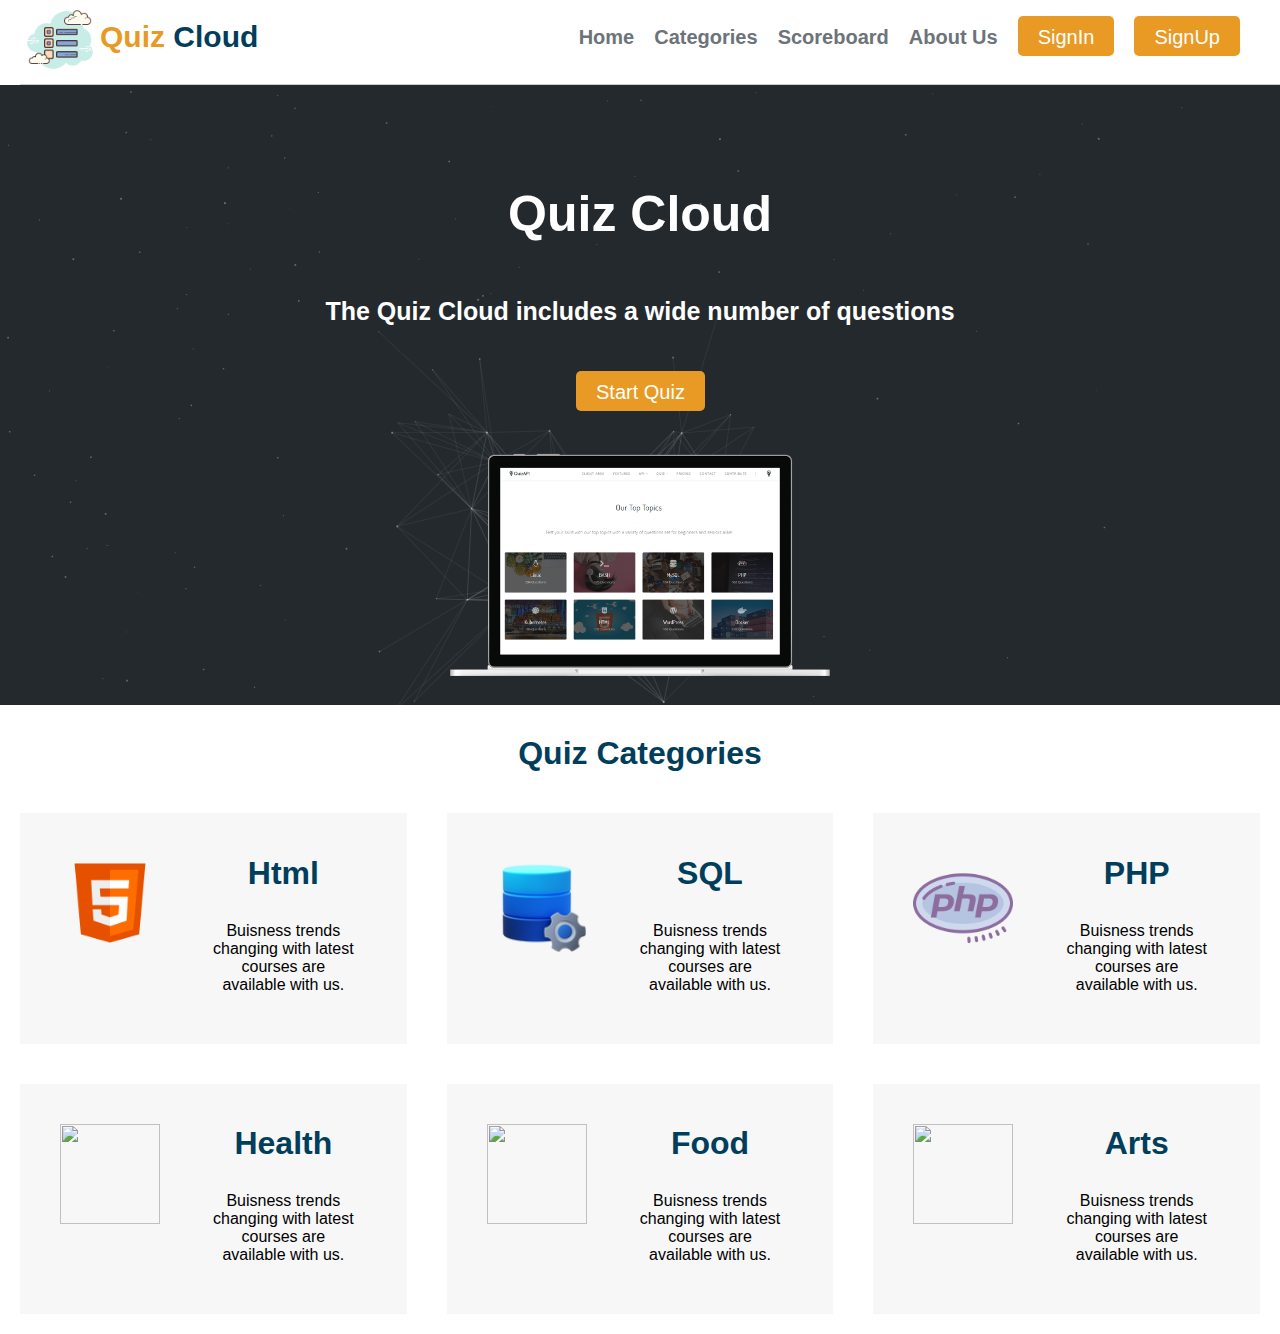
==== index.html @ bf33eba0 "images" ====
<!DOCTYPE html>
<html>
  <head>
    <title>Quiz Application</title>
    <link rel="stylesheet" href="index.css" />
    <link rel="shortcut icon" href="quiz_icon.png" type="image/x-icon" />
  </head>
  <body>
    <!-- Navbar -->
    <nav>
      <div class="navbar">
        <a href="index.html">
          <img class="logo" src="images/quiz_icon.png" alt="Logo" />
        </a>
        <div>
          <h1>Quiz <span>Cloud</span></h1>
        </div>
        <div class="menu">
          <ul>
            <li><a href="">Home</a></li>
            <li><a href="">Categories</a></li>
            <li><a href="">Scoreboard</a></li>
            <li><a href="">About Us</a></li>
          </ul>
          <button class="navbtn">SignIn</button>
          <button class="navbtn">SignUp</button>
        </div>
      </div>
    </nav>

    <!-- Container  -->
    <div class="container">
      <h1>Quiz Cloud</h1>
      <h3>The Quiz Cloud includes a wide number of questions</h3>
      <button class="startbtn">Start Quiz</button>
      <img src="images/laptop-quiz.png" alt="Laptop">
    </div>

    <!-- heading -->
    <h1 class="heading">Quiz Categories</h1>

    <!-- categories -->
    <div>
      <div class="line">
        <div class="category-card">
          <img src="images/html5.png" alt="" />
          <div>
            <h1>Html</h1>
            <p>
              Buisness trends changing with latest courses are available with
              us.
            </p>
          </div>
        </div>
        <div class="category-card">
          <img src="images/sql.png" alt="" />
          <div>
            <h1>SQL</h1>
            <p>
              Buisness trends changing with latest courses are available with
              us.
            </p>
          </div>
        </div>
        <div class="category-card">
          <img src="images/php.png" alt="" />
          <div>
            <h1>PHP</h1>
            <p>
              Buisness trends changing with latest courses are available with
              us.
            </p>
          </div>
        </div>
      </div>
      <div class="line">
        <div class="category-card">
          <img src="images/image 4.png" alt="" />
          <div>
            <h1>Health</h1>
            <p>
              Buisness trends changing with latest courses are available with
              us.
            </p>
          </div>
        </div>
        <div class="category-card">
          <img src="images/image 5.png" alt="" />
          <div>
            <h1>Food</h1>
            <p>
              Buisness trends changing with latest courses are available with
              us.
            </p>
          </div>
        </div>
        <div class="category-card">
          <img src="images/image 6.png" alt="" />
          <div>
            <h1>Arts</h1>
            <p>
              Buisness trends changing with latest courses are available with
              us.
            </p>
          </div>
        </div>
      </div>
    </div>

    <script src="index.js"></script>
  </body>
</html>
---- index.css ----
* {
  font-family: Arial, Helvetica, sans-serif;
}

body {
  margin: 0;
}

/* navbar */

nav{
  margin-bottom: 0px;
}

.navbar{
  background-color: #FFFFFF;
  padding: 0px;
  margin: 0px 0px 0px 20px;
  border-bottom: 1px solid #ccc;
  display: flex;
}

.logo{
  height: 80px;
  width: 80px;
}

.navbar h1{
  color: #E89A24;
  font-weight: bold;
  font-size: 30px;
}

.navbar h1 span{
  color: #003E5B
}

.menu{
  margin-left: auto;
  margin-top: 10px;
  margin-right: 20px;
  display: flex;
}

.menu ul{
  list-style: none;
  display: flex;
}

.menu ul li a{
  color: #6C7379;
  font-size: 20px;
  font-weight: bold;
  text-decoration:none;
  margin-right: 20px;
}

.navbtn{
  background-color: #E89A24;
  color: #FFFFFF;
  border: none;
  height: 40px;
  border-radius: 5px;
  padding: 10px 20px;
  font-size: 20px;
  cursor: pointer;
  margin-right: 20px;
  margin-top: 6px;
}

/* container */

.container{
  background-image: url(/images/download.png);
  width: 100%;
  height: 620px;
  padding: 0px;
  margin: 0px;
  align-self: center;
  background-color: #24292E;
  background-repeat: no-repeat;
}

.container h1{
  color: #FFFFFF;
  font-size: 50px;
  font-weight: bold;
  text-align: center;
  padding-top: 100px;
  margin-top: 0px;
}

.container h3{
  color: #FFFFFF;
  font-size: 25px;
  font-weight: bold;
  text-align: center;
  padding-top: 20px;
}

.container button{
  background-color: #E89A24;
  color: #FFFFFF;
  border: none;
  height: 40px;
  border-radius: 5px;
  padding: 10px 20px;
  font-size: 20px;
  cursor: pointer;
  margin-top: 20px;
  margin-left: 45%;
}

.container button:hover{
  background-color: #F2B84B;
}

.container img{
  width: 30%;
  margin-left: 35%;
}

/* heading */

.heading{
  color: #003E5B;
  text-align: center;
  font-weight: bold;
  margin-top: 30px;
}

/* courses */

.line {
  display: flex;
}

.category-card{
  width: 33%;
  padding: 20px;
  margin: 20px;
  background-color: #F7F7F7;
  display: flex;
}

.category-card img{
  height: 100px;
  width: 100px;
  margin: 20px;
}

.category-card h1{
  text-align: center;
  font-weight: bold;
  color: #003E5B;
}

.category-card p{
  text-align: center;
  margin: 30px;
}
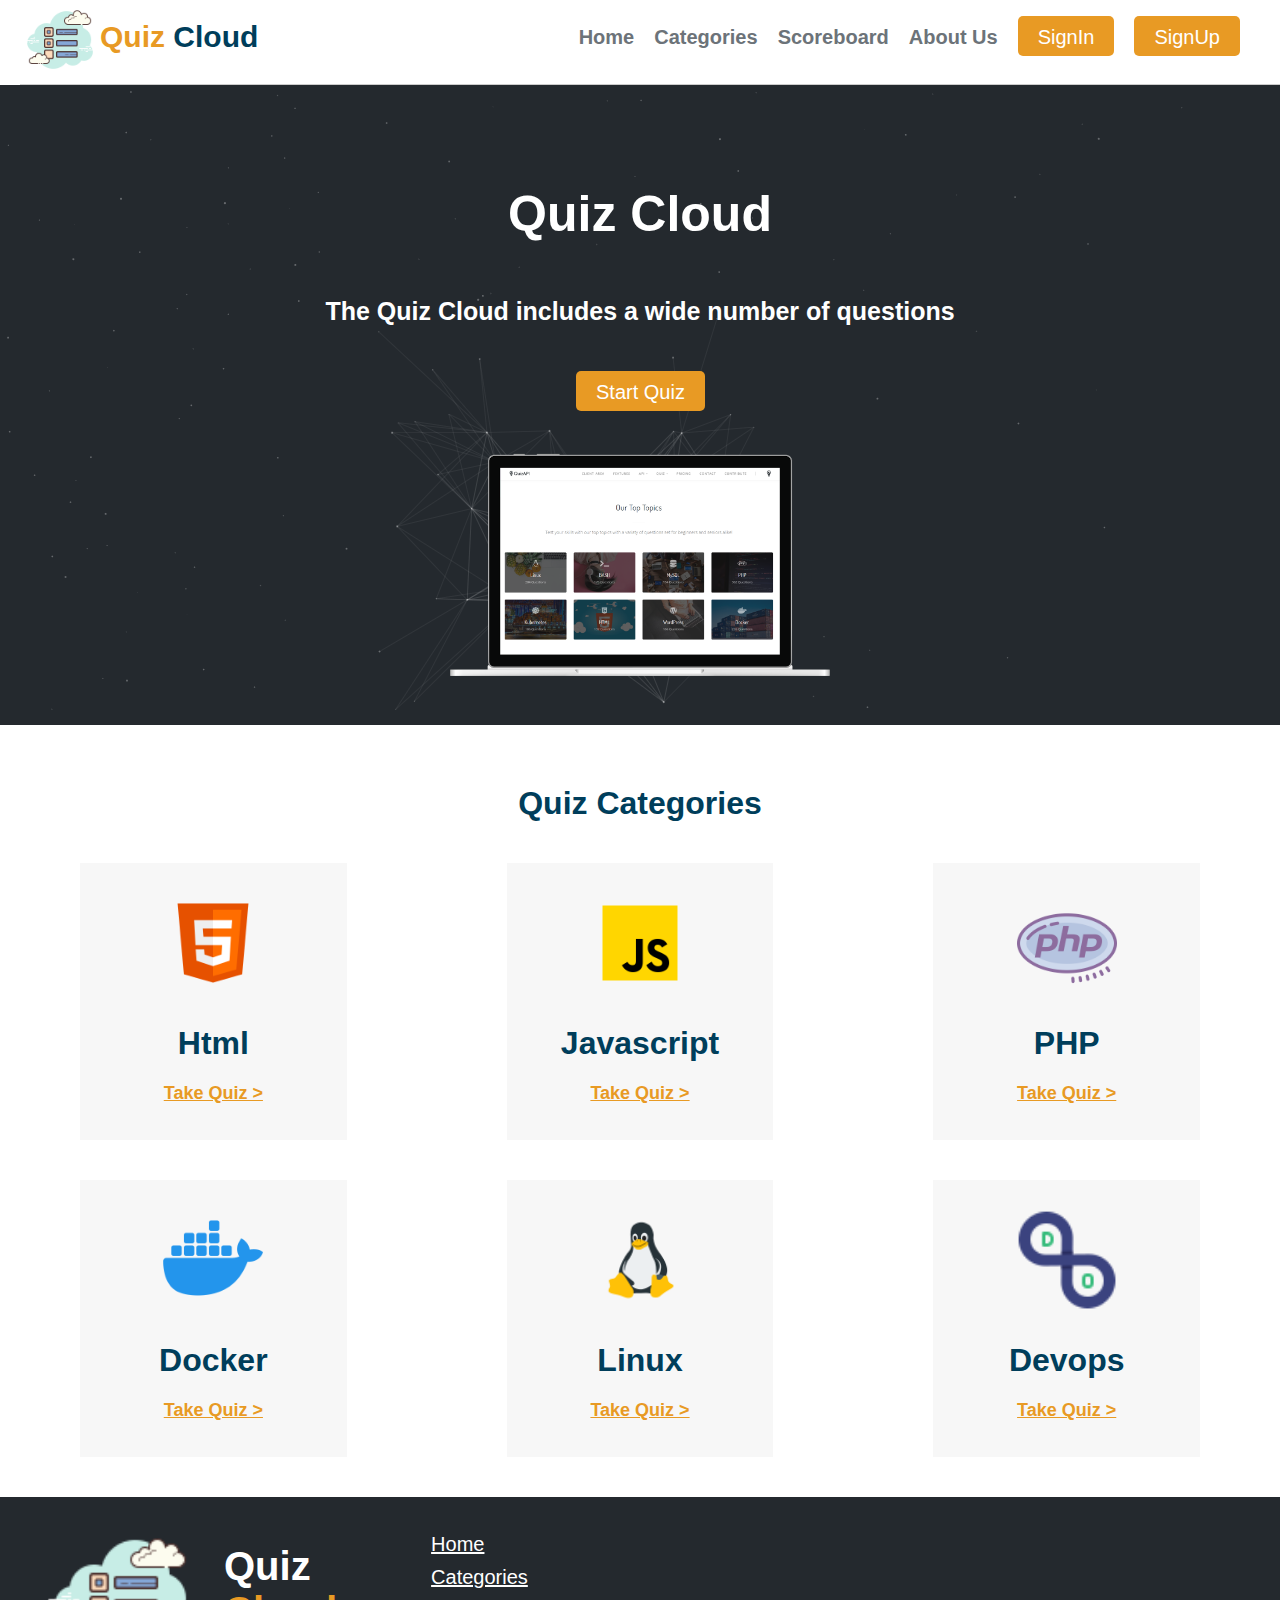
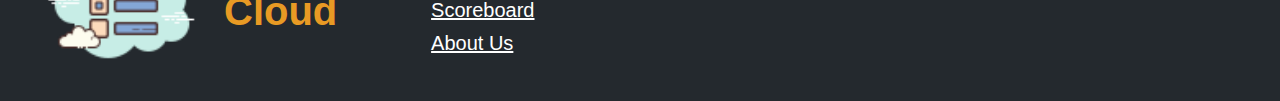
==== commit dc6e1d14: "categories" ====
--- a/index.html
+++ b/index.html
@@ -33,7 +33,7 @@
       <h1>Quiz Cloud</h1>
       <h3>The Quiz Cloud includes a wide number of questions</h3>
       <button class="startbtn">Start Quiz</button>
-      <img src="images/laptop-quiz.png" alt="Laptop">
+      <img src="images/laptop-quiz.png" alt="Laptop" />
     </div>
 
     <!-- heading -->
@@ -46,66 +46,73 @@
           <img src="images/html5.png" alt="" />
           <div>
             <h1>Html</h1>
-            <p>
-              Buisness trends changing with latest courses are available with
-              us.
-            </p>
+            <p><a href="">Take Quiz ></a></p>
           </div>
         </div>
         <div class="category-card">
-          <img src="images/sql.png" alt="" />
+          <img src="images/javascript.png" alt="" />
           <div>
-            <h1>SQL</h1>
-            <p>
-              Buisness trends changing with latest courses are available with
-              us.
-            </p>
+            <h1>Javascript</h1>
+            <p><a href="">Take Quiz ></a></p>
           </div>
         </div>
         <div class="category-card">
           <img src="images/php.png" alt="" />
           <div>
             <h1>PHP</h1>
-            <p>
-              Buisness trends changing with latest courses are available with
-              us.
-            </p>
+            <p><a href="">Take Quiz ></a></p>
           </div>
         </div>
       </div>
       <div class="line">
         <div class="category-card">
-          <img src="images/image 4.png" alt="" />
+          <img src="images/docker.png" alt="" />
           <div>
-            <h1>Health</h1>
-            <p>
-              Buisness trends changing with latest courses are available with
-              us.
-            </p>
+            <h1>Docker</h1>
+            <p><a href="">Take Quiz ></a></p>
           </div>
         </div>
         <div class="category-card">
-          <img src="images/image 5.png" alt="" />
+          <img src="images/linux.png" alt="" />
           <div>
-            <h1>Food</h1>
-            <p>
-              Buisness trends changing with latest courses are available with
-              us.
-            </p>
+            <h1>Linux</h1>
+            <p><a href="">Take Quiz ></a></p>
           </div>
         </div>
         <div class="category-card">
-          <img src="images/image 6.png" alt="" />
+          <img src="images/devops.png" alt="" />
           <div>
-            <h1>Arts</h1>
-            <p>
-              Buisness trends changing with latest courses are available with
-              us.
-            </p>
+            <h1>Devops</h1>
+            <p><a href="">Take Quiz ></a></p>
           </div>
         </div>
       </div>
     </div>
+    
+    <!-- Footer -->
+    <footer>
+      <div class="footer">
+        <div class="footer-logo">
+          <img src="images/quiz_icon.png" alt="Logo" />
+          <h1>Quiz <span>Cloud</span></h1>
+        </div>
+        <div class="footer-menu">
+          <ul>
+            <li><a href="">Home</a></li>
+            <li><a href="">Categories</a></li>
+            <li><a href="">Scoreboard</a></li>
+            <li><a href="">About Us</a></li>
+          </ul>
+        </div>
+        <div class="footer-social">
+          <ul>
+            <li><a href=""><img src="images/facebook.png" alt="" /></a></li>
+            <li><a href=""><img src="images/instagram.png" alt="" /></a></li>
+            <li><a href=""><img src="images/twitter.png" alt="" /></a></li>
+            <li><a href=""><img src="images/linkedin.png" alt="" /></a></li>
+          </ul>
+        </div>
+      </div>
 
     <script src="index.js"></script>
   </body>
--- a/index.css
+++ b/index.css
@@ -73,7 +73,7 @@
 .container{
   background-image: url(/images/download.png);
   width: 100%;
-  height: 620px;
+  height: 640px;
   padding: 0px;
   margin: 0px;
   align-self: center;
@@ -126,7 +126,7 @@
   color: #003E5B;
   text-align: center;
   font-weight: bold;
-  margin-top: 30px;
+  margin-top: 60px;
 }
 
 /* courses */
@@ -137,16 +137,18 @@
 
 .category-card{
   width: 33%;
-  padding: 20px;
-  margin: 20px;
+  padding: 20px 10px;
+  margin: 20px 80px;
   background-color: #F7F7F7;
   display: flex;
+  flex-direction: column;
 }
 
 .category-card img{
   height: 100px;
   width: 100px;
-  margin: 20px;
+  margin: 10px;
+  align-self: center;
 }
 
 .category-card h1{
@@ -157,5 +159,63 @@
 
 .category-card p{
   text-align: center;
-  margin: 30px;
-}+}
+
+.category-card a{
+  color: #E89A24;
+  font-size: 18px;
+  font-weight: bold;
+}
+
+.category-card a:hover{
+  color: #F2B84B;
+}
+
+/* footer */
+
+.footer{
+  background-color: #24292E;
+  color: #FFFFFF;
+  padding: 20px 0px;
+  margin-top: 20px;
+  display: flex;
+}
+
+.footer-logo{
+  display: flex;
+  margin-left: 40px;
+}
+
+.footer h1{
+  font-size: 40px;
+  font-weight: bold;
+  margin-left: 20px;
+}
+
+.footer h1 span{
+  color: #E89A24;
+}
+
+.footer ul{
+  list-style: none;
+  display: flex;
+  flex-direction: column;
+  margin-left: auto;
+  margin-right: 40px;
+}
+
+.footer ul li{
+  margin-bottom: 10px;
+}
+
+.footer a{
+  color: #FFFFFF;
+  font-size: 20px;
+  margin-left: 20px;
+}
+
+.footer a:hover{
+  color: #E89A24;
+}
+
+
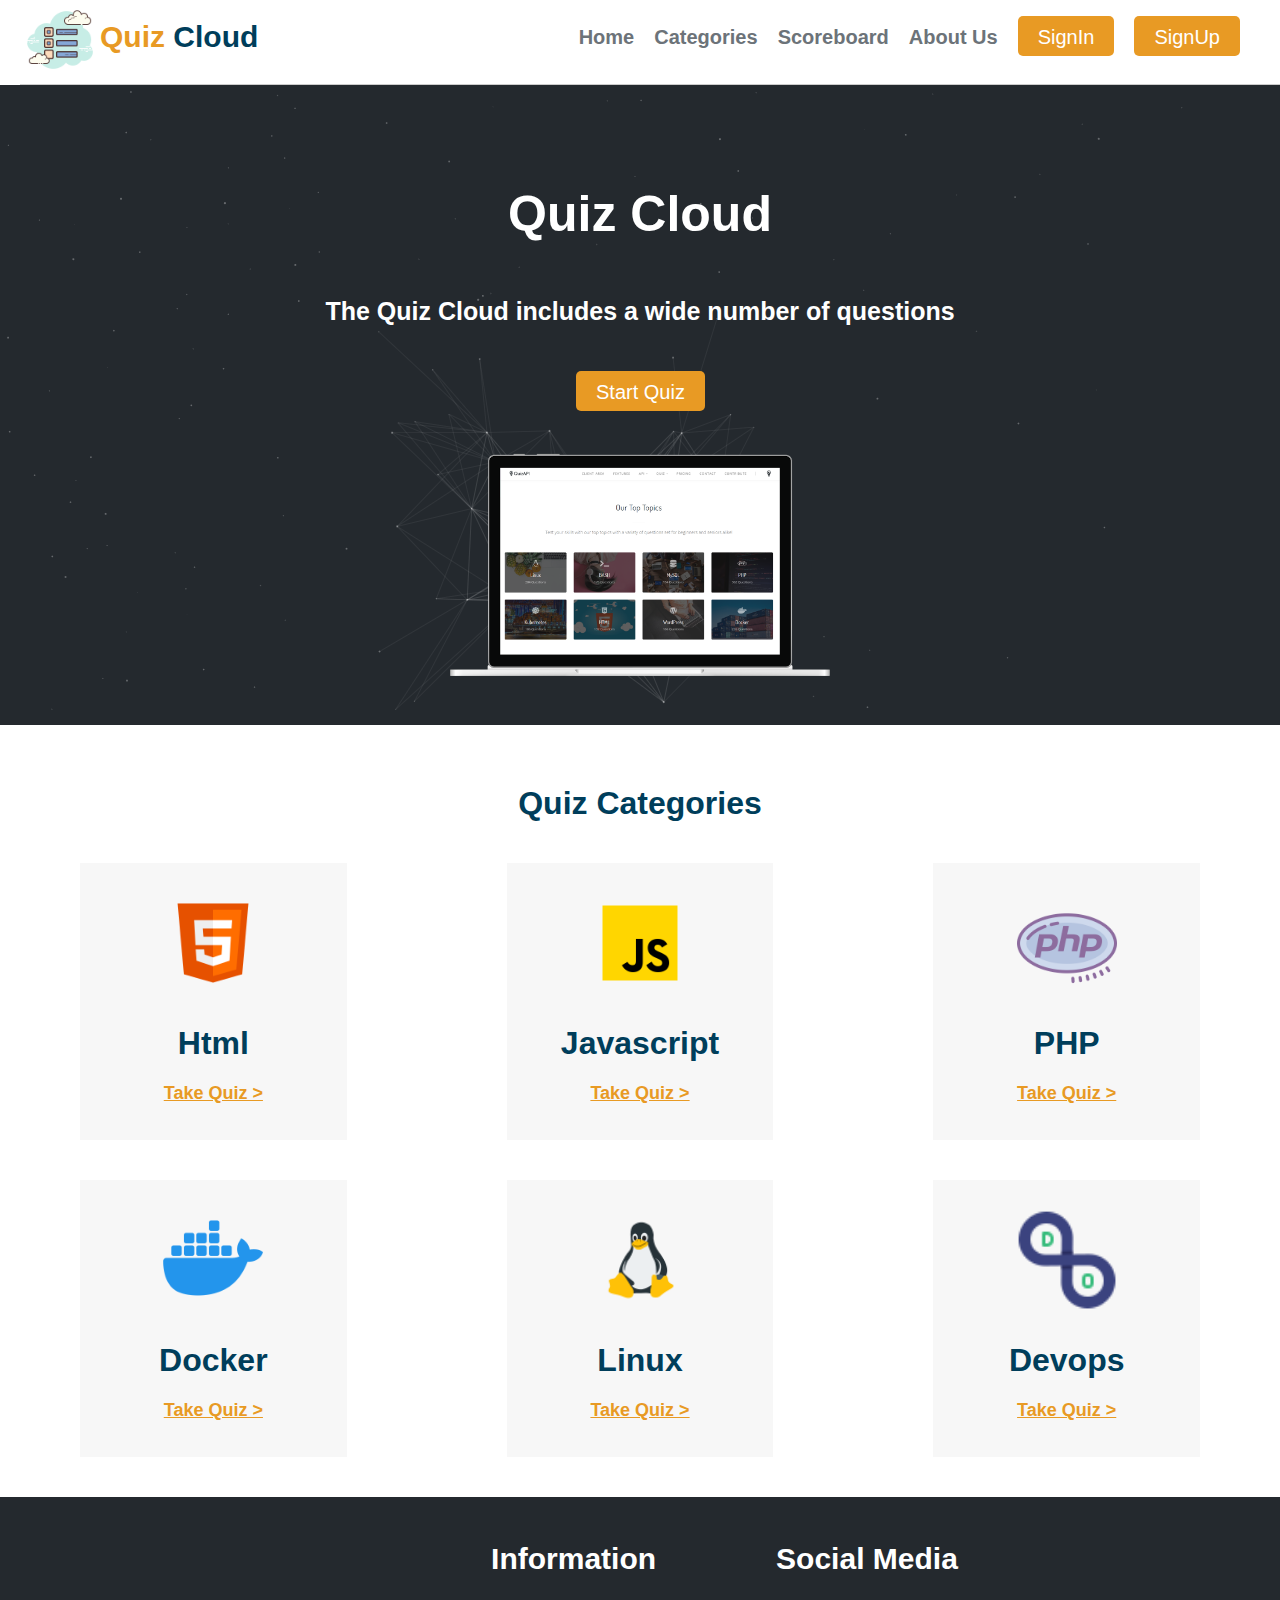
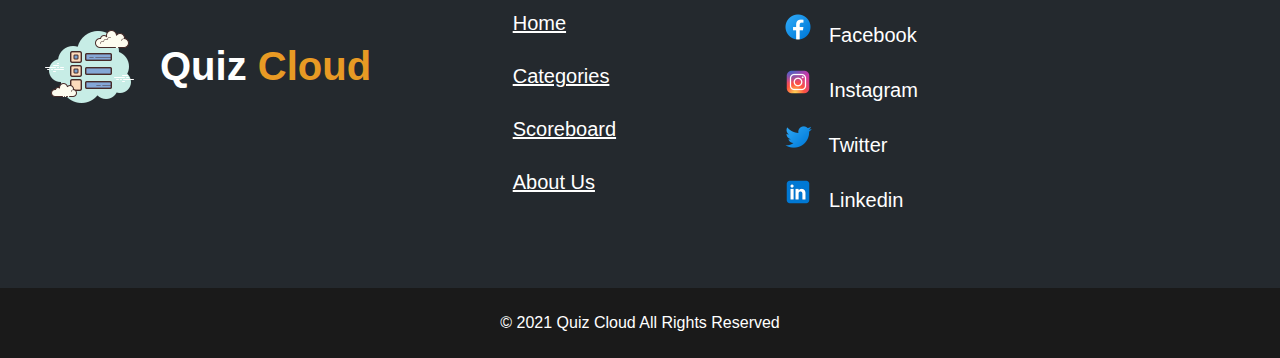
==== commit 550f1ae3: "footer" ====
--- a/index.html
+++ b/index.html
@@ -97,6 +97,7 @@
           <h1>Quiz <span>Cloud</span></h1>
         </div>
         <div class="footer-menu">
+          <h2>Information</h2>
           <ul>
             <li><a href="">Home</a></li>
             <li><a href="">Categories</a></li>
@@ -105,14 +106,19 @@
           </ul>
         </div>
         <div class="footer-social">
+          <h2>Social Media</h2>
           <ul>
-            <li><a href=""><img src="images/facebook.png" alt="" /></a></li>
-            <li><a href=""><img src="images/instagram.png" alt="" /></a></li>
-            <li><a href=""><img src="images/twitter.png" alt="" /></a></li>
-            <li><a href=""><img src="images/linkedin.png" alt="" /></a></li>
+            <li><a href=""><img src="images/facebook.png" alt="facebook"/> Facebook</a></li>
+            <li><a href=""><img src="images/instagram.png" alt="instagram"/> Instagram</a></li>
+            <li><a href=""><img src="images/twitter.png" alt="twitter" /> Twitter</a></li>
+            <li><a href=""><img src="images/linkedin.png" alt="linkedin" /> Linkedin</a></li>
           </ul>
         </div>
       </div>
+      <div class="copyright">
+        <p>&copy; 2021 <span>Quiz Cloud</span> All Rights Reserved</p>
+      </div>
+    </footer>
 
     <script src="index.js"></script>
   </body>
--- a/index.css
+++ b/index.css
@@ -173,17 +173,28 @@
 
 /* footer */
 
+footer{
+  background-color: #24292E;
+  color: #FFFFFF;
+}
+
 .footer{
-  background-color: #24292E;
-  color: #FFFFFF;
   padding: 20px 0px;
   margin-top: 20px;
   display: flex;
+  flex-direction: row;
+  
 }
 
 .footer-logo{
   display: flex;
   margin-left: 40px;
+  margin-top:  100px;
+}
+
+.footer-logo img{
+  height: 100px;
+  width: 100px;
 }
 
 .footer h1{
@@ -204,8 +215,21 @@
   margin-right: 40px;
 }
 
-.footer ul li{
-  margin-bottom: 10px;
+.footer h2{
+  font-size: 30px;
+  font-weight: bold;
+  margin-bottom: 20px;
+  margin-left: 60px;
+}
+
+.footer-menu{
+  display: flex;
+  flex-direction: column;
+  margin-left: 60px;
+}
+
+.footer-menu ul li{
+  margin-bottom: 30px;
 }
 
 .footer a{
@@ -218,4 +242,33 @@
   color: #E89A24;
 }
 
-
+.footer-social{
+  display: flex;
+  flex-direction: column;
+  margin-left: 60px;
+}
+
+.footer-social ul li{
+  margin-bottom: 20px;
+}
+
+.footer-social a{
+  margin-left: 20px;
+  text-decoration: none;
+}
+
+.footer-social img{
+  margin-right: 10px;
+  width: 30px; 
+  height: 30px; 
+}
+
+.copyright{
+  background-color: #1A1A1A;
+  color: #FFFFFF;
+  text-align: center;
+  padding: 10px 0px;
+  margin-top: 20px;
+}
+
+
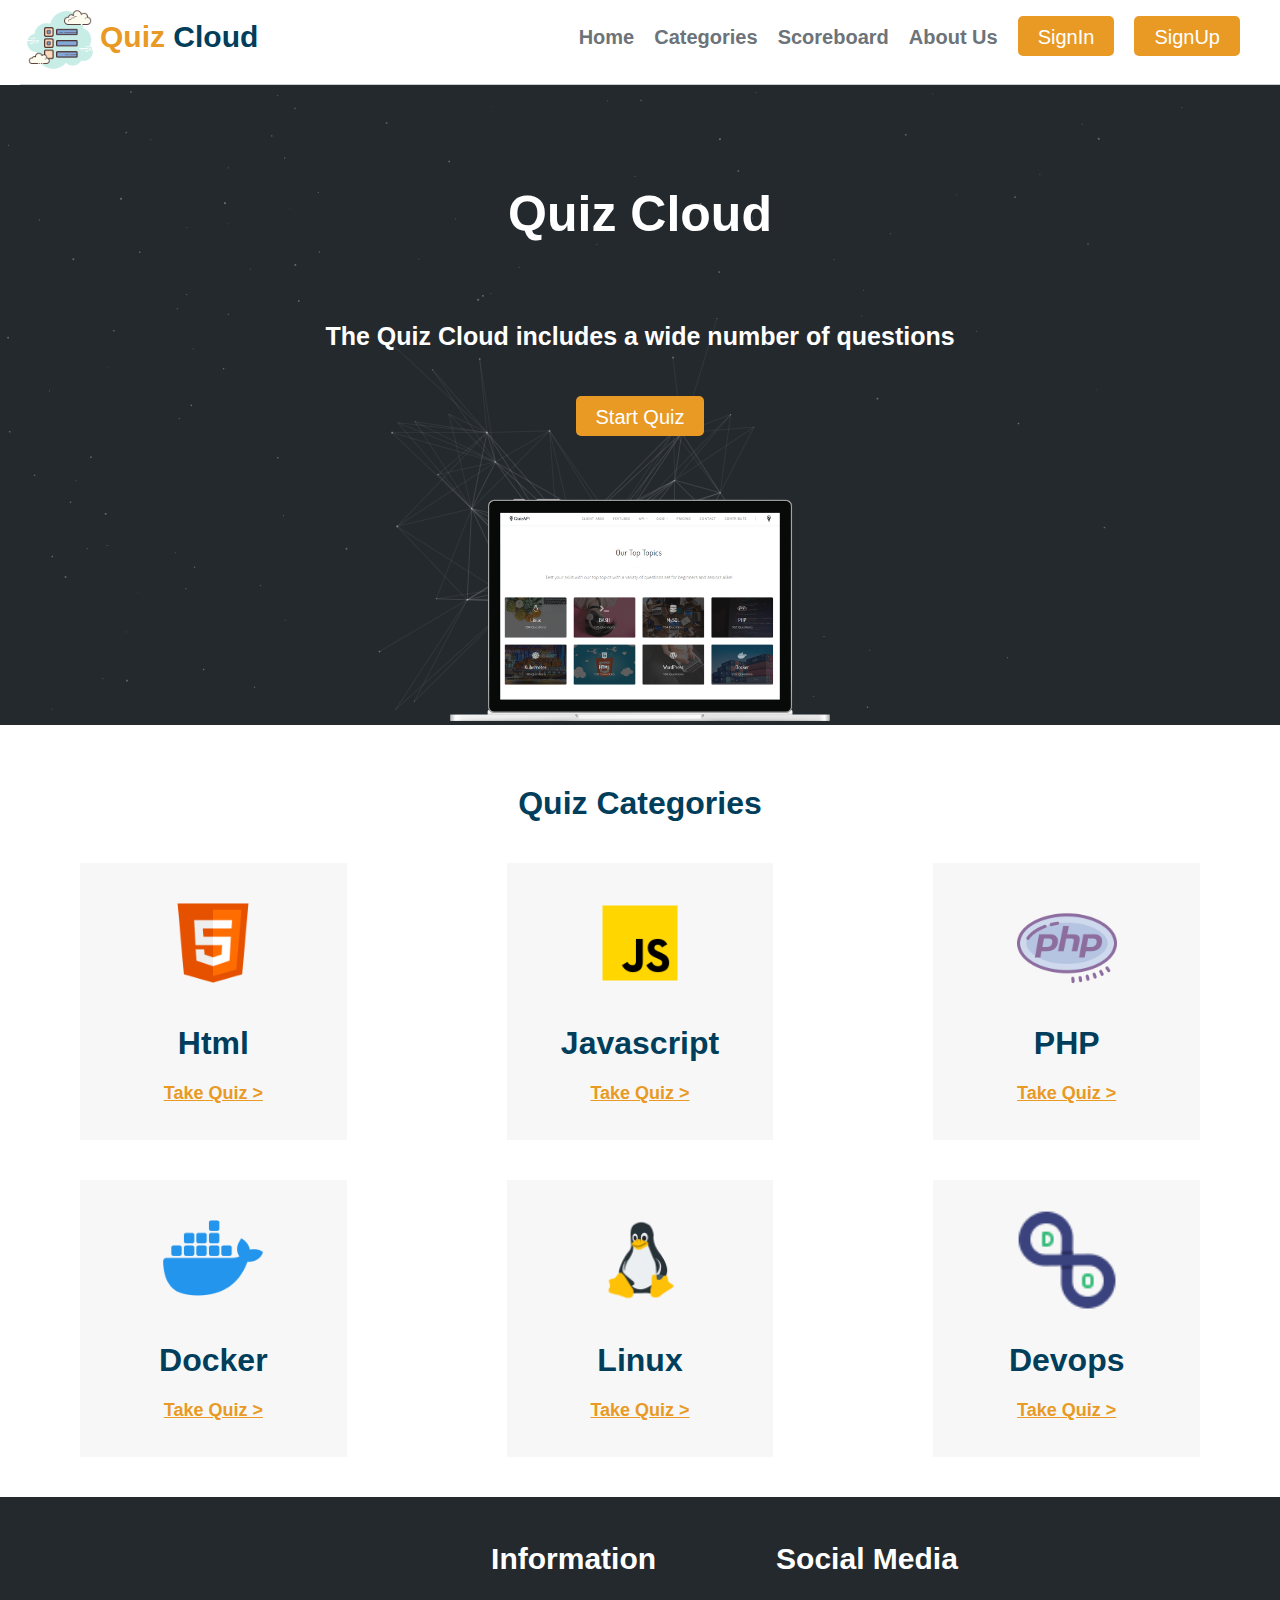
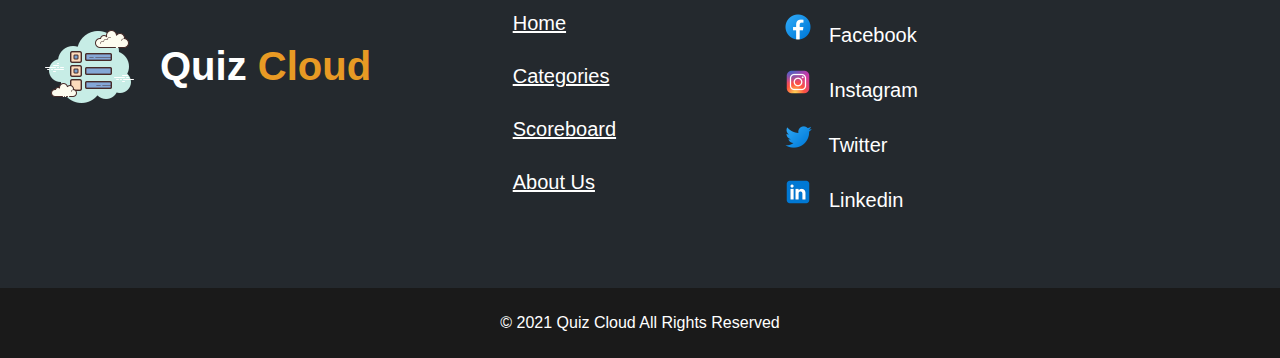
==== commit 90c04418: "Responsivness" ====
--- a/index.html
+++ b/index.html
@@ -14,6 +14,11 @@
         </a>
         <div>
           <h1>Quiz <span>Cloud</span></h1>
+        </div>
+        <div class="menu-bars">
+          <span></span>
+          <span></span>
+          <span></span>
         </div>
         <div class="menu">
           <ul>
--- a/index.css
+++ b/index.css
@@ -33,6 +33,22 @@
 
 .navbar h1 span{
   color: #003E5B
+}
+
+.menu-bars{
+  display: none;
+  flex-direction: column;
+  justify-content: space-between;
+  width: 24px;
+  height: 18px;
+  cursor: pointer;
+  margin: 30px;
+}
+
+.menu-bars span{
+  width: 100%;
+  height: 3px;
+  background-color: black;
 }
 
 .menu{
@@ -79,6 +95,8 @@
   align-self: center;
   background-color: #24292E;
   background-repeat: no-repeat;
+  display: flex;
+  flex-direction: column;
 }
 
 .container h1{
@@ -108,7 +126,7 @@
   font-size: 20px;
   cursor: pointer;
   margin-top: 20px;
-  margin-left: 45%;
+  align-self: center;
 }
 
 .container button:hover{
@@ -117,6 +135,7 @@
 
 .container img{
   width: 30%;
+  margin-top: 20px;
   margin-left: 35%;
 }
 
@@ -272,3 +291,45 @@
 }
 
 
+@media only screen and (max-width:600px){
+  .menu  {
+    display: none;
+  }
+
+  .menu-bars{
+    margin-left: auto;
+    display: flex;
+  }
+
+  .line{
+     display: block;
+  }
+
+  .category-card{
+    width: 70%;
+    margin: 20px auto;
+  }
+
+  .footer{
+    display: block;
+    padding: 20px;
+  }
+
+  .footer ul{
+    margin-left: 20px;
+  }
+
+  .footer-logo{
+    margin-left: 20%;
+  }
+
+  .footer-menu{
+    margin-left: 25%;
+    display: block;
+  }
+
+  .footer-social{
+    margin-left: 25%;
+    display: block;
+  }
+}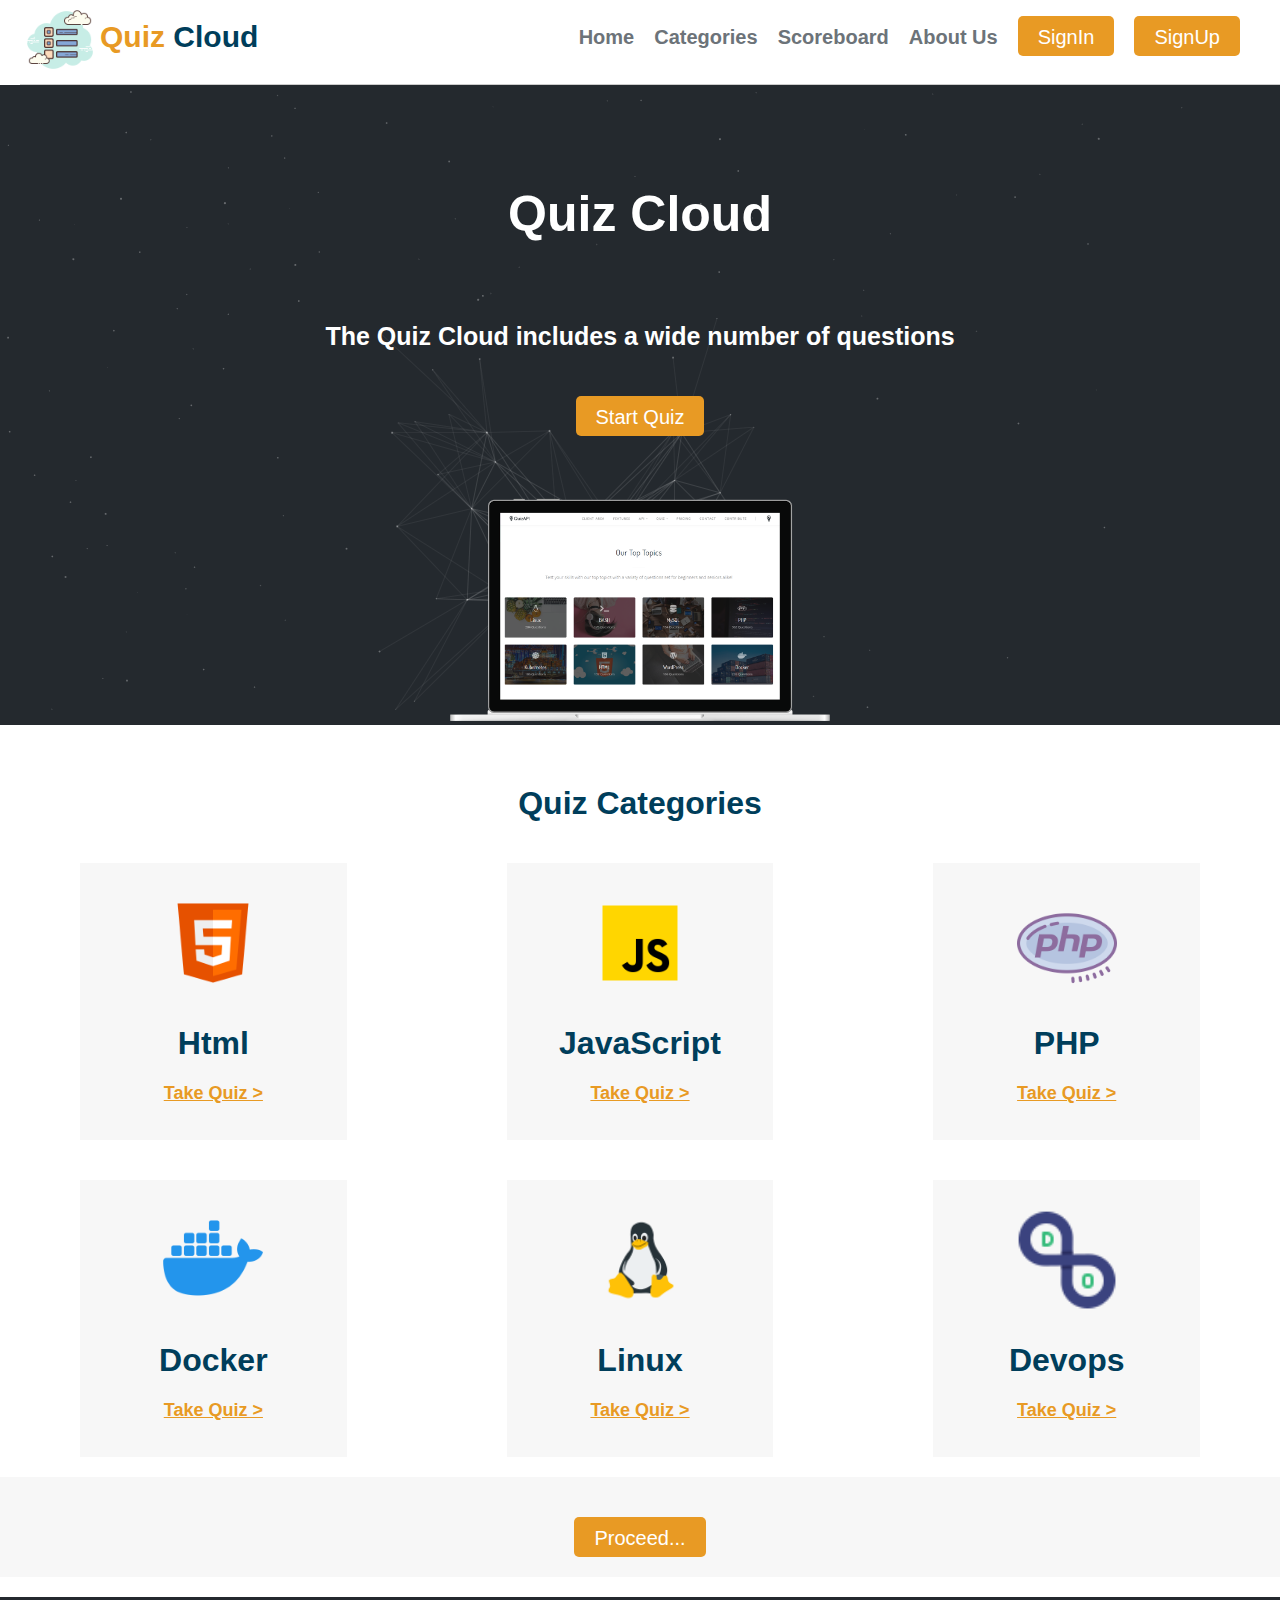
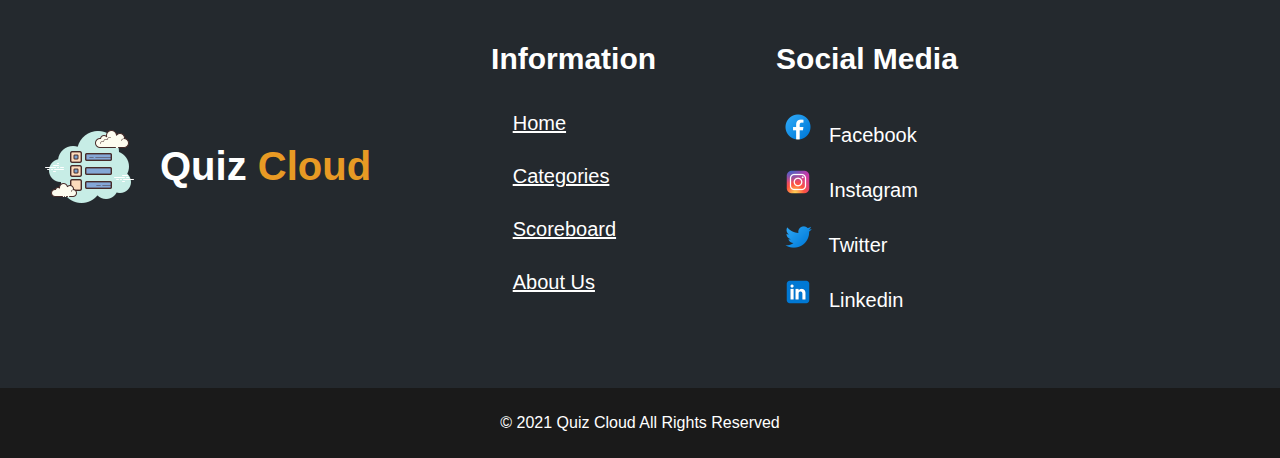
==== commit 5cda0d79: "quiz checking" ====
--- a/index.html
+++ b/index.html
@@ -22,8 +22,8 @@
         </div>
         <div class="menu">
           <ul>
-            <li><a href="">Home</a></li>
-            <li><a href="">Categories</a></li>
+            <li><a href="index.html">Home</a></li>
+            <li><a href="category.html">Categories</a></li>
             <li><a href="">Scoreboard</a></li>
             <li><a href="">About Us</a></li>
           </ul>
@@ -37,7 +37,7 @@
     <div class="container">
       <h1>Quiz Cloud</h1>
       <h3>The Quiz Cloud includes a wide number of questions</h3>
-      <button class="startbtn">Start Quiz</button>
+      <button class="startbtn" id="proceed-button">Start Quiz</button>
       <img src="images/laptop-quiz.png" alt="Laptop" />
     </div>
 
@@ -51,49 +51,80 @@
           <img src="images/html5.png" alt="" />
           <div>
             <h1>Html</h1>
-            <p><a href="">Take Quiz ></a></p>
+            <p>
+              <a href="quiz.html" class="quiz-link" data-category="HTML"
+                >Take Quiz ></a
+              >
+            </p>
           </div>
         </div>
         <div class="category-card">
           <img src="images/javascript.png" alt="" />
           <div>
-            <h1>Javascript</h1>
-            <p><a href="">Take Quiz ></a></p>
+            <h1>JavaScript</h1>
+            <p>
+              <a href="quiz.html" class="quiz-link" data-category="JavaScript"
+                >Take Quiz ></a
+              >
+            </p>
           </div>
         </div>
         <div class="category-card">
           <img src="images/php.png" alt="" />
           <div>
             <h1>PHP</h1>
-            <p><a href="">Take Quiz ></a></p>
+            <p>
+              <a href="quiz.html" class="quiz-link" data-category="PHP"
+                >Take Quiz ></a
+              >
+            </p>
           </div>
         </div>
       </div>
+
       <div class="line">
         <div class="category-card">
           <img src="images/docker.png" alt="" />
           <div>
             <h1>Docker</h1>
-            <p><a href="">Take Quiz ></a></p>
+            <p>
+              <a href="quiz.html" class="quiz-link" data-category="Docker"
+                >Take Quiz ></a
+              >
+            </p>
           </div>
         </div>
         <div class="category-card">
           <img src="images/linux.png" alt="" />
           <div>
             <h1>Linux</h1>
-            <p><a href="">Take Quiz ></a></p>
+            <p>
+              <a href="quiz.html" class="quiz-link" data-category="Linux"
+                >Take Quiz ></a
+              >
+            </p>
           </div>
         </div>
         <div class="category-card">
           <img src="images/devops.png" alt="" />
           <div>
             <h1>Devops</h1>
-            <p><a href="">Take Quiz ></a></p>
+            <p>
+              <a href="quiz.html" class="quiz-link" data-category="DevOps"
+                >Take Quiz ></a
+              >
+            </p>
           </div>
         </div>
       </div>
     </div>
-    
+
+    <!-- to categories -->
+
+    <div class="proceed">
+      <button id="proceed-button">Proceed...</button>
+    </div>
+
     <!-- Footer -->
     <footer>
       <div class="footer">
@@ -104,8 +135,8 @@
         <div class="footer-menu">
           <h2>Information</h2>
           <ul>
-            <li><a href="">Home</a></li>
-            <li><a href="">Categories</a></li>
+            <li><a href="index.html">Home</a></li>
+            <li><a href="category.html">Categories</a></li>
             <li><a href="">Scoreboard</a></li>
             <li><a href="">About Us</a></li>
           </ul>
@@ -113,10 +144,26 @@
         <div class="footer-social">
           <h2>Social Media</h2>
           <ul>
-            <li><a href=""><img src="images/facebook.png" alt="facebook"/> Facebook</a></li>
-            <li><a href=""><img src="images/instagram.png" alt="instagram"/> Instagram</a></li>
-            <li><a href=""><img src="images/twitter.png" alt="twitter" /> Twitter</a></li>
-            <li><a href=""><img src="images/linkedin.png" alt="linkedin" /> Linkedin</a></li>
+            <li>
+              <a href=""
+                ><img src="images/facebook.png" alt="facebook" /> Facebook</a
+              >
+            </li>
+            <li>
+              <a href=""
+                ><img src="images/instagram.png" alt="instagram" /> Instagram</a
+              >
+            </li>
+            <li>
+              <a href=""
+                ><img src="images/twitter.png" alt="twitter" /> Twitter</a
+              >
+            </li>
+            <li>
+              <a href=""
+                ><img src="images/linkedin.png" alt="linkedin" /> Linkedin</a
+              >
+            </li>
           </ul>
         </div>
       </div>
--- a/index.css
+++ b/index.css
@@ -99,6 +99,11 @@
   flex-direction: column;
 }
 
+#ct2{
+  background-image: url(images/background2.png);
+  height: 400px;
+}
+
 .container h1{
   color: #FFFFFF;
   font-size: 50px;
@@ -190,6 +195,29 @@
   color: #F2B84B;
 }
 
+/* proceed */
+
+.proceed{
+  background-color: #F7F7F7;
+  display: flex;
+  flex-direction: column;
+  align-items: center;
+  padding: 20px 0px;
+}
+
+.proceed button{
+  background-color: #E89A24;
+  color: #FFFFFF;
+  border: none;
+  height: 40px;
+  border-radius: 5px;
+  padding: 10px 20px;
+  font-size: 20px;
+  cursor: pointer;
+  margin-top: 20px;
+  align-self: center;
+}
+
 /* footer */
 
 footer{
@@ -290,6 +318,81 @@
   margin-top: 20px;
 }
 
+/* quiz container */
+
+#quiz-block{
+  padding: 20px 0px;
+  margin-top: 20px;
+  display: flex;
+  flex-direction: column;
+}
+
+.question{
+  background-color: #F7F7F7;
+  padding: 20px 10px;
+  margin: 0px 80px;
+  display: flex;
+  flex-direction: column;
+  font-weight: bold;
+}
+
+.answers{
+  display: flex;
+  flex-direction: column;
+  margin: 0px 80px;
+  padding: 0px 10px;
+}
+
+.answers label{
+  margin-bottom: 10px;
+  padding: 10px 20px;
+  font-size: 16px;
+}
+
+.answers label:hover{
+  border: 3px solid #F2B84B;
+  border-radius: 5px;
+}
+
+.submit-quiz{
+  background-color: #F7F7F7;
+  display: flex;
+  flex-direction: column;
+  align-items: center;
+  padding: 20px 0px;
+}
+
+.submit-quiz button{
+  background-color: #E89A24;
+  color: #FFFFFF;
+  border: none;
+  height: 40px;
+  border-radius: 5px;
+  padding: 10px 20px;
+  font-size: 20px;
+  cursor: pointer;
+  margin-top: 20px;
+  align-self: center;
+}
+
+.submit-quiz button:hover{
+  background-color: #F2B84B;
+}
+
+.result{
+  padding: 20px 10px;
+  margin: 0px 80px;
+  display: flex;
+  flex-direction: column;
+}
+
+.result p{
+  font-weight: bold;
+  font-size: 20px;
+  margin-bottom: 10px;
+}
+
+/* responsive */
 
 @media only screen and (max-width:600px){
   .menu  {
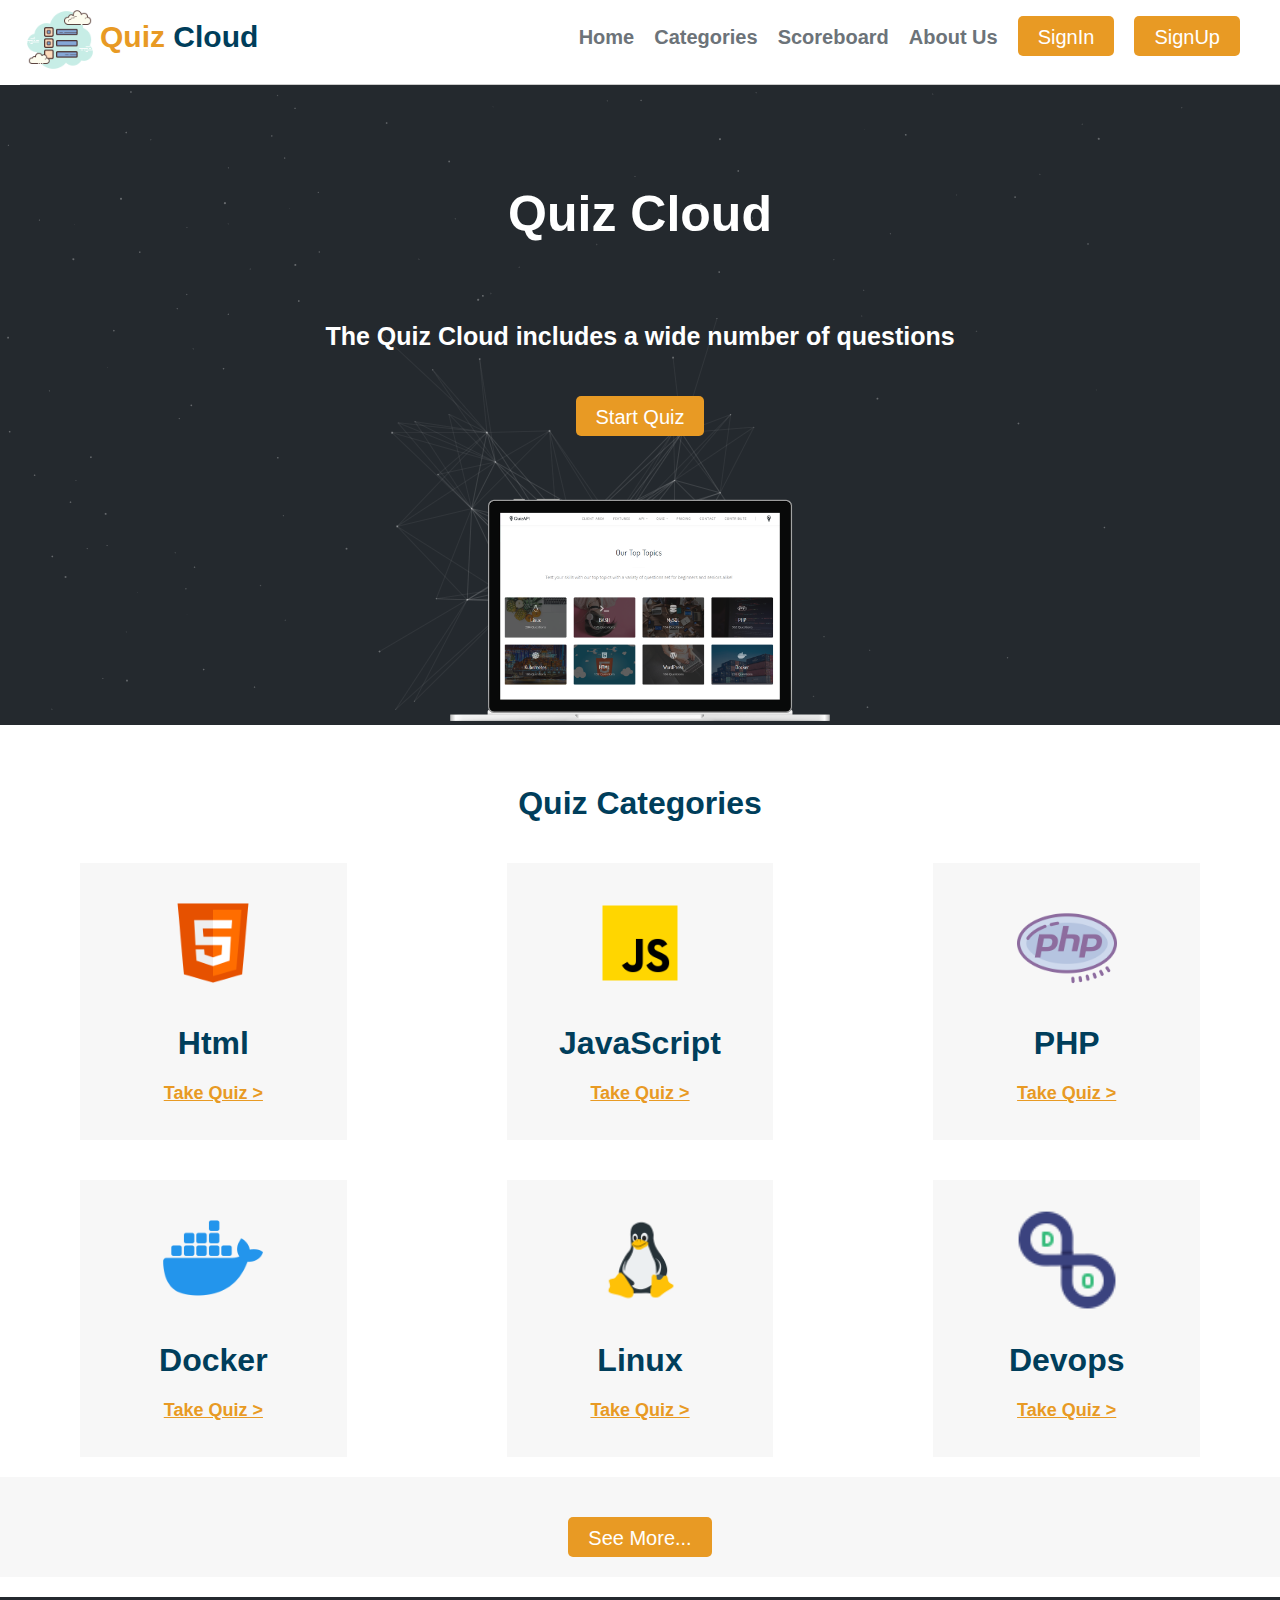
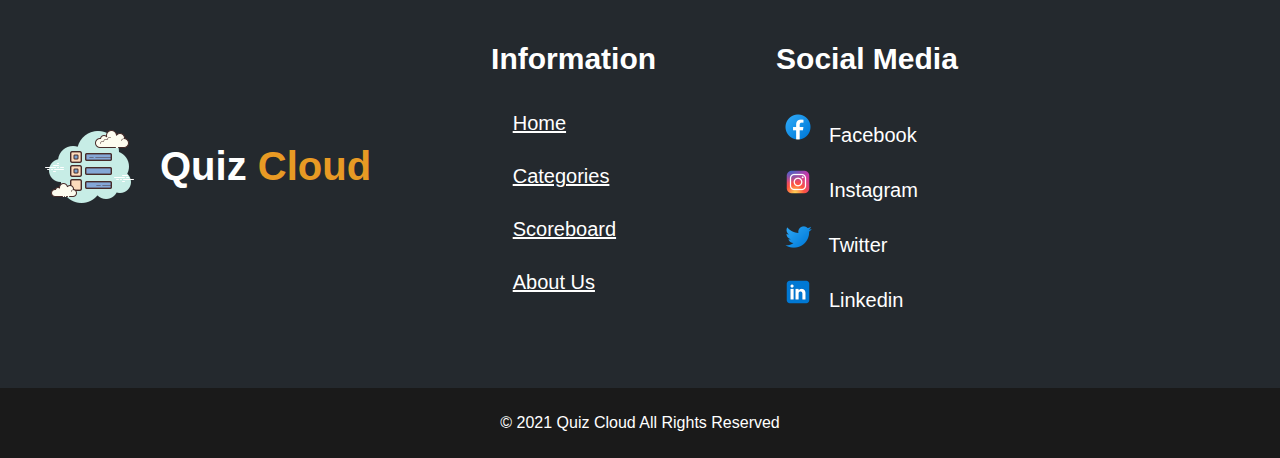
==== commit c1c807c9: "sign in" ====
--- a/index.html
+++ b/index.html
@@ -3,7 +3,7 @@
   <head>
     <title>Quiz Application</title>
     <link rel="stylesheet" href="index.css" />
-    <link rel="shortcut icon" href="quiz_icon.png" type="image/x-icon" />
+    <link rel="shortcut icon" href="images/favicon.ico" type="image/x-icon" />
   </head>
   <body>
     <!-- Navbar -->
@@ -25,7 +25,7 @@
             <li><a href="index.html">Home</a></li>
             <li><a href="category.html">Categories</a></li>
             <li><a href="">Scoreboard</a></li>
-            <li><a href="">About Us</a></li>
+            <li><a href="about.html">About Us</a></li>
           </ul>
           <button class="navbtn">SignIn</button>
           <button class="navbtn">SignUp</button>
@@ -122,7 +122,7 @@
     <!-- to categories -->
 
     <div class="proceed">
-      <button id="proceed-button">Proceed...</button>
+      <button id="see-more">See More...</button>
     </div>
 
     <!-- Footer -->
@@ -138,7 +138,7 @@
             <li><a href="index.html">Home</a></li>
             <li><a href="category.html">Categories</a></li>
             <li><a href="">Scoreboard</a></li>
-            <li><a href="">About Us</a></li>
+            <li><a href="about.html">About Us</a></li>
           </ul>
         </div>
         <div class="footer-social">
--- a/index.css
+++ b/index.css
@@ -392,6 +392,133 @@
   margin-bottom: 10px;
 }
 
+/* about us */
+
+.about-us{
+  padding: 20px 0px;
+  margin-top: 20px;
+  display: flex;
+  flex-direction: column;
+}
+
+.about-us-card{
+  background-color: #F7F7F7;
+  padding: 20px 10px;
+  margin: 0px 80px;
+  display: flex;
+  flex-direction: column;
+  font-weight: bold;
+}
+
+.about-us-card img{
+  width: 20%;
+  align-self: center;
+}
+
+.about-us-card h1{
+  font-size: 30px;
+  margin-bottom: 10px;
+  text-align: center;
+}
+
+.about-us-card h1 span{
+  color: #E89A24;
+}
+
+.about-us-card p{
+  font-size: 20px;
+  text-align: center;
+}
+
+/* contact */
+
+.contact{
+  display: flex;
+  justify-content: center;
+  align-items: center;
+}
+
+.contact-card{
+  width: 287px;
+  background-color: #F7F7F7;
+  margin: 40px;
+  padding: 10px;
+  display: flex;
+  flex-direction: column;
+}
+
+.contact-card a{
+  text-align: center;
+}
+
+.contact-card h2{
+  margin: 0%;
+  text-align: center;
+  font-size: 28px;
+}
+
+.contact-card p{
+  text-align: center;
+  font-size: 20px;
+  margin-bottom: 40px;
+}
+
+/* contact form */
+
+.contact-form{
+  justify-content: center;
+  align-items: center;
+  margin: 5% 15%;
+  display: flex;
+  flex-direction: column;
+}
+
+.contact-form input{
+  font-size: 25px;
+  border-color: white;
+  background-color: #100E17;
+  border-radius: 10px;
+  padding: 20px;
+  color: white;
+  margin-bottom: 20px;
+}
+
+.firstname{
+  width: 100%;
+}
+
+.lastname{
+  width: 100%;
+  margin-left: auto;
+}
+
+.email {
+  width: 100%;
+}
+
+.message {
+  font-size: 25px;
+  border-color: white;
+  background-color: #100E17;
+  border-radius: 10px;
+  padding: 20px;
+  color: white;
+  width: 100%;
+  margin-bottom: 20px;
+  font-family: Arial, Helvetica, sans-serif;
+}
+
+.sendbtn{
+  font-size: 25px;
+  background-color: #E89A24;
+  border-radius: 25px;
+  border-color: white;
+  padding: 20px;
+  color: white;
+  width: 100%;
+  font-weight: bold;
+}
+
 /* responsive */
 
 @media only screen and (max-width:600px){
@@ -435,4 +562,8 @@
     margin-left: 25%;
     display: block;
   }
+
+  .contact{
+    flex-direction: column;
+}
 }